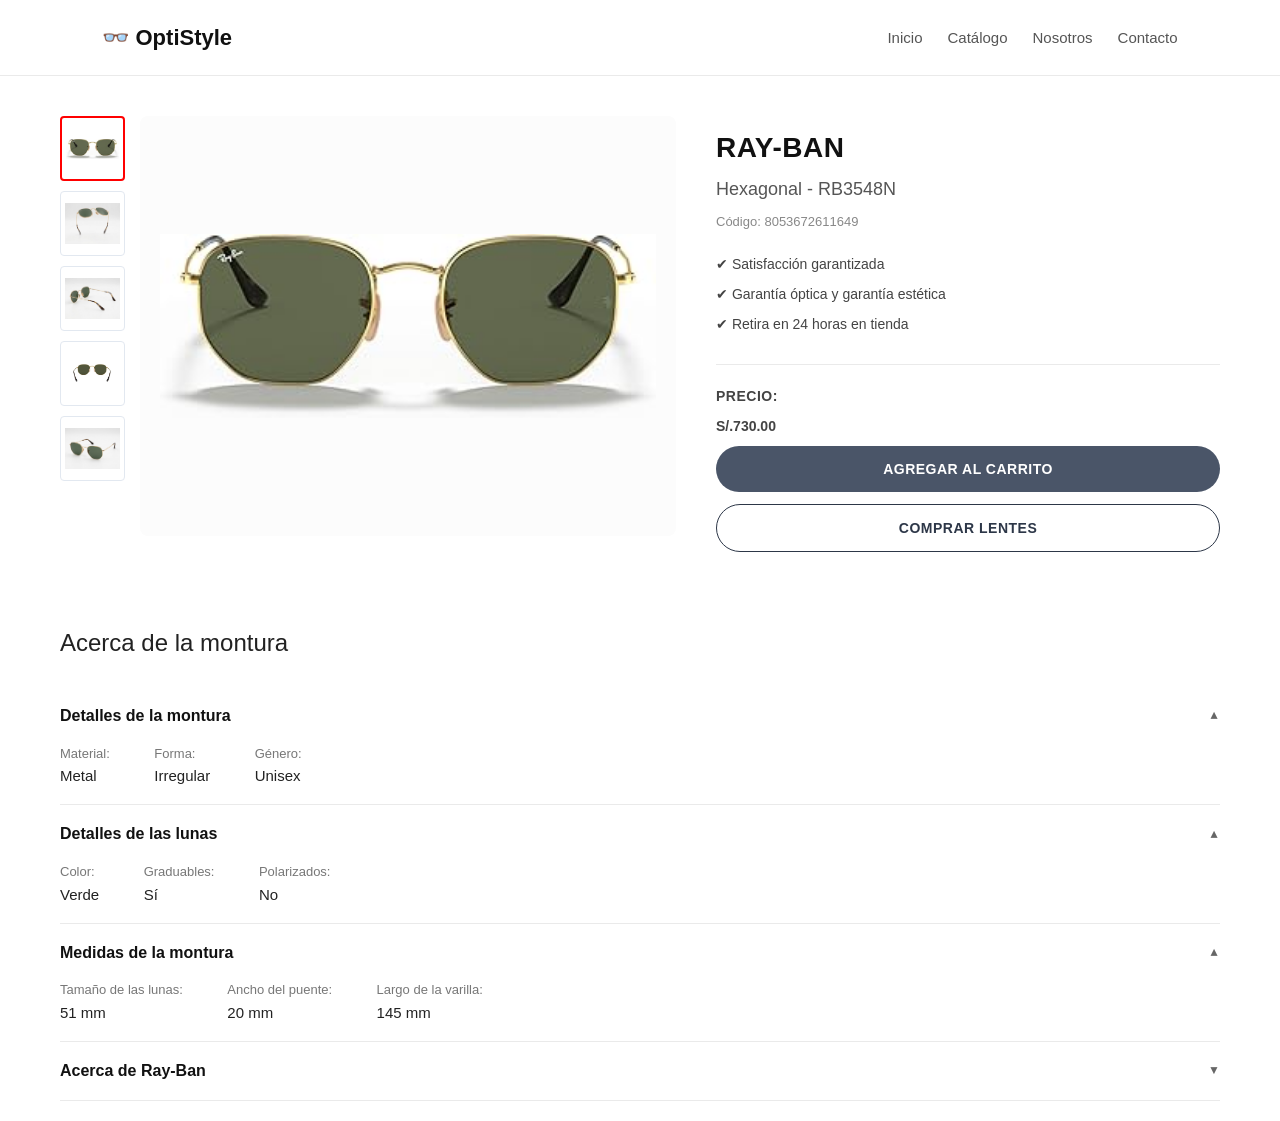
==== producto1.html @ 9a2444f6 "Add files via upload" ====
<!DOCTYPE html>
<html lang="es">
<head>
    <meta charset="UTF-8">
    <meta name="viewport" content="width=device-width, initial-scale=1.0">
    <title>Ray-Ban Hexagonal</title>
    <link rel="stylesheet" href="productos.css"> 
</head>

<body>
    <!-- Encabezado -->
    <header class="header">
        <div class="logo">&#x1F453 OptiStyle</div>
        <nav class="nav">
            <a href="#">Inicio</a>
            <a href="index.html">Catálogo</a>
            <a href="#">Nosotros</a>
            <a href="#">Contacto</a>
        </nav>    
    </header>

    <!-- Contenedor principal en 2 columnas -->
    <main class="producto">

        <!-- Columna 1: Galería de Imágenes -->
        <section class="imagen-producto">
            <div class="galeria-pure-css">
                <!-- Controles Radio -->
                <input type="radio" name="galeria" id="img-1" checked>
                <input type="radio" name="galeria" id="img-2">
                <input type="radio" name="galeria" id="img-3">
                <input type="radio" name="galeria" id="img-4">
                <input type="radio" name="galeria" id="img-5">

                <!-- Columna Lateral de Miniaturas -->
                <div class="miniaturas-laterales">
                    <label for="img-1" class="thumb thumb-1">
                        <img src="lentes1.jpg" alt="Vista 1">
                    </label>
                    <label for="img-2" class="thumb thumb-2">
                        <img src="lentes1arriba.jpg" alt="Vista 2">
                    </label>
                    <label for="img-3" class="thumb thumb-3">
                        <img src="lentes1derecha.jpg" alt="Vista 3">
                    </label>
                    <label for="img-4" class="thumb thumb-4">
                        <img src="lentes1diagonal.jpg" alt="Vista 4">
                    </label>
                    <label for="img-5" class="thumb thumb-5">
                        <img src="lentes1isquierda.jpg" alt="Vista 5">
                    </label>
                </div>

                <!-- Visor Principal con Zonas de Zoom -->
                <div class="contenedor-galeria-imagen">
                    <div class="contenedor-imagenes">
                        <!-- Cuadrícula 3x3 de celdas invisibles para capturar el mouse -->
                        <div class="zona z-1"></div>
                        <div class="zona z-2"></div>
                        <div class="zona z-3"></div>
                        <div class="zona z-4"></div>
                        <div class="zona z-5"></div>
                        <div class="zona z-6"></div>
                        <div class="zona z-7"></div>
                        <div class="zona z-8"></div>
                        <div class="zona z-9"></div>

                        <!-- Imágenes del producto -->
                        <img src="lentes1.jpg" class="foto foto-1" alt="Vista Perfil">
                        <img src="lentes1arriba.jpg" class="foto foto-2" alt="Vista Arriba">
                        <img src="lentes1derecha.jpg" class="foto foto-3" alt="Vista Derecha">
                        <img src="lentes1diagonal.jpg" class="foto foto-4" alt="Vista Diagonal">
                        <img src="lentes1isquierda.jpg" class="foto foto-5" alt="Vista Izquierda">
                    </div>
                </div>
            </div>
        </section>

        <!-- Columna 2: Información del Producto -->
        <section class="informacion">
            <h1>RAY-BAN</h1>
            <p class="modelo">Hexagonal - RB3548N</p>
            <p class="codigo">Código: 8053672611649</p>
            <p>&#10004; Satisfacción garantizada</p>
            <p>&#10004; Garantía óptica y garantía estética</p>
            <p>&#10004; Retira en 24 horas en tienda</p>
            <hr>
            <p class="precio-titulo">PRECIO:</p>
            <p class="precio">S/.730.00</p>
            <button class="Agregar-carrito">AGREGAR AL CARRITO</button>
            <button class="boton-comprar">COMPRAR LENTES</button>
        </section>

    </main>

    <!-- Sección Detalles -->
    <section class="detalles">
        <h2>Acerca de la montura</h2>
        
        <details open>
            <summary>Detalles de la montura</summary>
            <div class="datos">
                <span>Material:</span>
                <p>Metal</p>
            </div>
            <div>
                <span>Forma:</span>
                <p>Irregular</p>
            </div>
            <div>
                <span>Género:</span>
                <p>Unisex</p>
            </div>
        </details>

        <details open>
            <summary>Detalles de las lunas</summary>
            <div class="datos">
                <span>Color:</span>
                <p>Verde</p>
            </div>
            <div>
                <span>Graduables:</span>
                <p>Sí</p>
            </div>
            <div>
                <span>Polarizados:</span>
                <p>No</p>
            </div>
        </details>

        <details open>
            <summary>Medidas de la montura</summary>
            <div class="datos">
                <span>Tamaño de las lunas:</span>
                <p>51 mm</p>
            </div>
            <div>
                <span>Ancho del puente:</span>
                <p>20 mm</p>
            </div>
            <div>
                <span>Largo de la varilla:</span>
                <p>145 mm</p>
            </div>
        </details>

        <details>
            <summary>Acerca de Ray-Ban</summary>
            <p class="descripcion">
                Los lentes Ray-Ban son esenciales para quienes buscan estilo y calidad en
                un solo accesorio. Como referente en la historia de la moda, Ray-Ban
                ofrece diseños icónicos que nunca pasan de moda. En OptyStyle, puedes 
                comprar gafas de sol y lentes oftálmicos Ray-Ban con entrega rápida en
                pocos días. Descubre modelos populares como Aviator, Wayfarer y Clubmaster,
                disponibles con lentes de polarizados, espejados o degradados, y una amplia
                selección de monturas que se adaptan a todos los estilos.
            </p>
        </details>
    </section>
</body>
</html>
---- productos.css ----
/* ==========================================
   1. RESET Y ESTILOS GENERALES
   ========================================== */
* {
    margin: 0;
    padding: 0;
    box-sizing: border-box;
    font-family: -apple-system, BlinkMacSystemFont, "Segoe UI", Roboto, Helvetica, Arial, sans-serif;
}

body {
    background-color: #ffffff;
    color: #333333;
    line-height: 1.6;
}

/* ==========================================
   2. ENCABEZADO (HEADER & NAV)
   ========================================== */
.header {
    display: flex;
    justify-content: space-between;
    align-items: center;
    padding: 20px 8%;
    border-bottom: 1px solid #eaeaea;
    background-color: #ffffff;
}

.logo {
    font-size: 22px;
    font-weight: 700;
    color: #111111;
    display: flex;
    align-items: center;
    gap: 8px;
}

.nav {
    display: flex;
    gap: 25px;
}

.nav a {
    text-decoration: none;
    color: #555555;
    font-size: 15px;
    font-weight: 500;
    transition: color 0.2s ease;
}

.nav a:hover {
    color: #000000;
}

/* ==========================================
   3. SECCIÓN PRINCIPAL DE PRODUCTO EN 2 COLUMNAS
   ========================================== */
.producto {
    display: grid;
    grid-template-columns: 1.1fr 0.9fr;
    gap: 40px;
    max-width: 1200px;
    margin: 40px auto;
    padding: 0 20px;
    align-items: flex-start;
}

.imagen-producto {
    display: flex;
    justify-content: center;
    align-items: flex-start;
    width: 100%;
}

/* --- Galería de Miniaturas y Visor Principal --- */
.galeria-pure-css {
    display: flex;
    align-items: flex-start;
    gap: 15px;
    width: 100%;
}

/* Oculta los radios reales */
.galeria-pure-css input[type="radio"] {
    display: none;
}

/* Columna lateral con miniaturas (Thumbnails) */
.miniaturas-laterales {
    display: flex;
    flex-direction: column;
    gap: 10px;
}

.thumb {
    width: 65px;
    height: 65px;
    border: 1px solid #e2e8f0;
    border-radius: 4px;
    padding: 4px;
    background-color: #ffffff;
    cursor: pointer;
    display: flex;
    align-items: center;
    justify-content: center;
    transition: border-color 0.2s ease;
}

.thumb img {
    max-width: 100%;
    max-height: 100%;
    object-fit: contain;
}

.thumb:hover {
    border-color: #a0aec0;
}

/* Recuadro contenedor de la foto grande */
.contenedor-galeria-imagen {
    flex: 1;
    background-color: #fcfcfc;
    border-radius: 8px;
    padding: 20px;
    display: flex;
    justify-content: center;
    align-items: center;
}

/* --- CONTENEDOR DE IMÁGENES Y ZOOM POR CUADRÍCULA 3x3 --- */
.contenedor-imagenes {
    position: relative;
    width: 100%;
    height: 380px;
    display: grid;
    grid-template-columns: repeat(3, 1fr);
    grid-template-rows: repeat(3, 1fr);
    overflow: hidden;
    cursor: zoom-in;
}

/* Celdas invisibles que detectan el puntero */
.zona {
    z-index: 10;
    width: 100%;
    height: 100%;
}

.foto {
    position: absolute;
    top: 0;
    left: 0;
    width: 100%;
    height: 100%;
    object-fit: contain;
    opacity: 0;
    visibility: hidden;
    pointer-events: none; /* Permite interacción con las zonas invisibles */
    transform-origin: center center;
    transition: opacity 0.25s ease-in-out, transform 0.25s ease-out, transform-origin 0.2s ease-out;
}

/* Nivel de aumento al posar el mouse */
.contenedor-imagenes:hover .foto {
    transform: scale(2);
}

/* --- PUNTOS DE ORIGEN SEGÚN LA ZONA EXPLORADA --- */

/* Fila Superior */
.z-1:hover ~ .foto { transform-origin: top left; }
.z-2:hover ~ .foto { transform-origin: top center; }
.z-3:hover ~ .foto { transform-origin: top right; }

/* Fila Central */
.z-4:hover ~ .foto { transform-origin: center left; }
.z-5:hover ~ .foto { transform-origin: center center; }
.z-6:hover ~ .foto { transform-origin: center right; }

/* Fila Inferior */
.z-7:hover ~ .foto { transform-origin: bottom left; }
.z-8:hover ~ .foto { transform-origin: bottom center; }
.z-9:hover ~ .foto { transform-origin: bottom right; }

/* --- LÓGICA DE SELECCIÓN CON CSS (:checked y selector ~) --- */

/* Borde rojo en la miniatura activa */
#img-1:checked ~ .miniaturas-laterales .thumb-1,
#img-2:checked ~ .miniaturas-laterales .thumb-2,
#img-3:checked ~ .miniaturas-laterales .thumb-3,
#img-4:checked ~ .miniaturas-laterales .thumb-4,
#img-5:checked ~ .miniaturas-laterales .thumb-5 {
    border: 2px solid #ff0000;
}

/* Visibilidad de la foto seleccionada */
#img-1:checked ~ .contenedor-galeria-imagen .foto-1,
#img-2:checked ~ .contenedor-galeria-imagen .foto-2,
#img-3:checked ~ .contenedor-galeria-imagen .foto-3,
#img-4:checked ~ .contenedor-galeria-imagen .foto-4,
#img-5:checked ~ .contenedor-galeria-imagen .foto-5 {
    opacity: 1;
    visibility: visible;
}

/* ==========================================
   4. INFORMACIÓN DEL PRODUCTO
   ========================================== */
.informacion {
    display: flex;
    flex-direction: column;
    padding-top: 10px;
}

.informacion h1 {
    font-size: 28px;
    font-weight: 800;
    letter-spacing: 0.5px;
    color: #111111;
}

.informacion .modelo {
    font-size: 18px;
    color: #555555;
    margin-top: 4px;
}

.informacion .codigo {
    font-size: 13px;
    color: #888888;
    margin-bottom: 20px;
}

.informacion p {
    font-size: 14px;
    color: #444444;
    margin-bottom: 8px;
    display: flex;
    align-items: center;
    gap: 8px;
}

.informacion hr {
    border: 0;
    border-top: 1px solid #eaeaea;
    margin: 20px 0;
}

.precio-titulo {
    font-size: 12px;
    font-weight: 700;
    color: #777777;
    letter-spacing: 0.5px;
}

.precio {
    font-size: 32px;
    font-weight: 700;
    color: #111111;
    margin-bottom: 25px;
}

.Agregar-carrito,
.boton-comprar {
    width: 100%;
    padding: 15px;
    font-size: 14px;
    font-weight: 700;
    letter-spacing: 0.5px;
    border-radius: 25px;
    cursor: pointer;
    transition: all 0.2s ease;
    margin-bottom: 12px;
}

.Agregar-carrito {
    background-color: #4a5568;
    color: #ffffff;
    border: none;
}

.Agregar-carrito:hover {
    background-color: #2d3748;
}

.boton-comprar {
    background-color: transparent;
    color: #2d3748;
    border: 1.5px solid #2d3748;
}

.boton-comprar:hover {
    background-color: #f7fafc;
}

/* ==========================================
   5. SECCIÓN DE DETALLES Y ACORDEONES
   ========================================== */
.detalles {
    max-width: 1200px;
    margin: 60px auto 20px auto;
    padding: 0 20px;
}

.detalles h2 {
    font-size: 24px;
    font-weight: 400;
    margin-bottom: 25px;
    color: #222222;
}

details {
    border-bottom: 1px solid #eaeaea;
    padding: 16px 0;
    max-width: 1200px;
    margin: 0 auto;
}

.detalles details {
    max-width: 100%;
}

summary {
    font-weight: 600;
    font-size: 16px;
    cursor: pointer;
    list-style: none;
    display: flex;
    justify-content: space-between;
    align-items: center;
    color: #111111;
}

summary::-webkit-details-marker {
    display: none;
}

summary::after {
    content: '▼';
    font-size: 12px;
    color: #666666;
    transition: transform 0.2s ease;
}

details[open] summary::after {
    transform: rotate(180deg);
}

details div {
    display: inline-block;
    margin-top: 15px;
    margin-right: 40px;
    vertical-align: top;
}

details div span {
    font-size: 13px;
    color: #777777;
    display: block;
}

details div p {
    font-size: 15px;
    font-weight: 500;
    color: #222222;
}

p.descripcion {
    padding-top: 15px;
    font-size: 14px;
    color: #555555;
    line-height: 1.8;
}

/* ==========================================
   6. DISEÑO RESPONSIVO (MÓVILES Y TABLETS)
   ========================================== */
@media (max-width: 768px) {
    .header {
        flex-direction: column;
        gap: 15px;
    }

    .producto {
        grid-template-columns: 1fr;
        gap: 30px;
        margin: 20px auto;
    }

    .galeria-pure-css {
        flex-direction: column-reverse;
    }

    .miniaturas-laterales {
        flex-direction: row;
        justify-content: center;
    }

    .contenedor-imagenes {
        height: 250px;
    }

    details div {
        display: block;
        margin-right: 0;
        margin-bottom: 10px;
    }
}
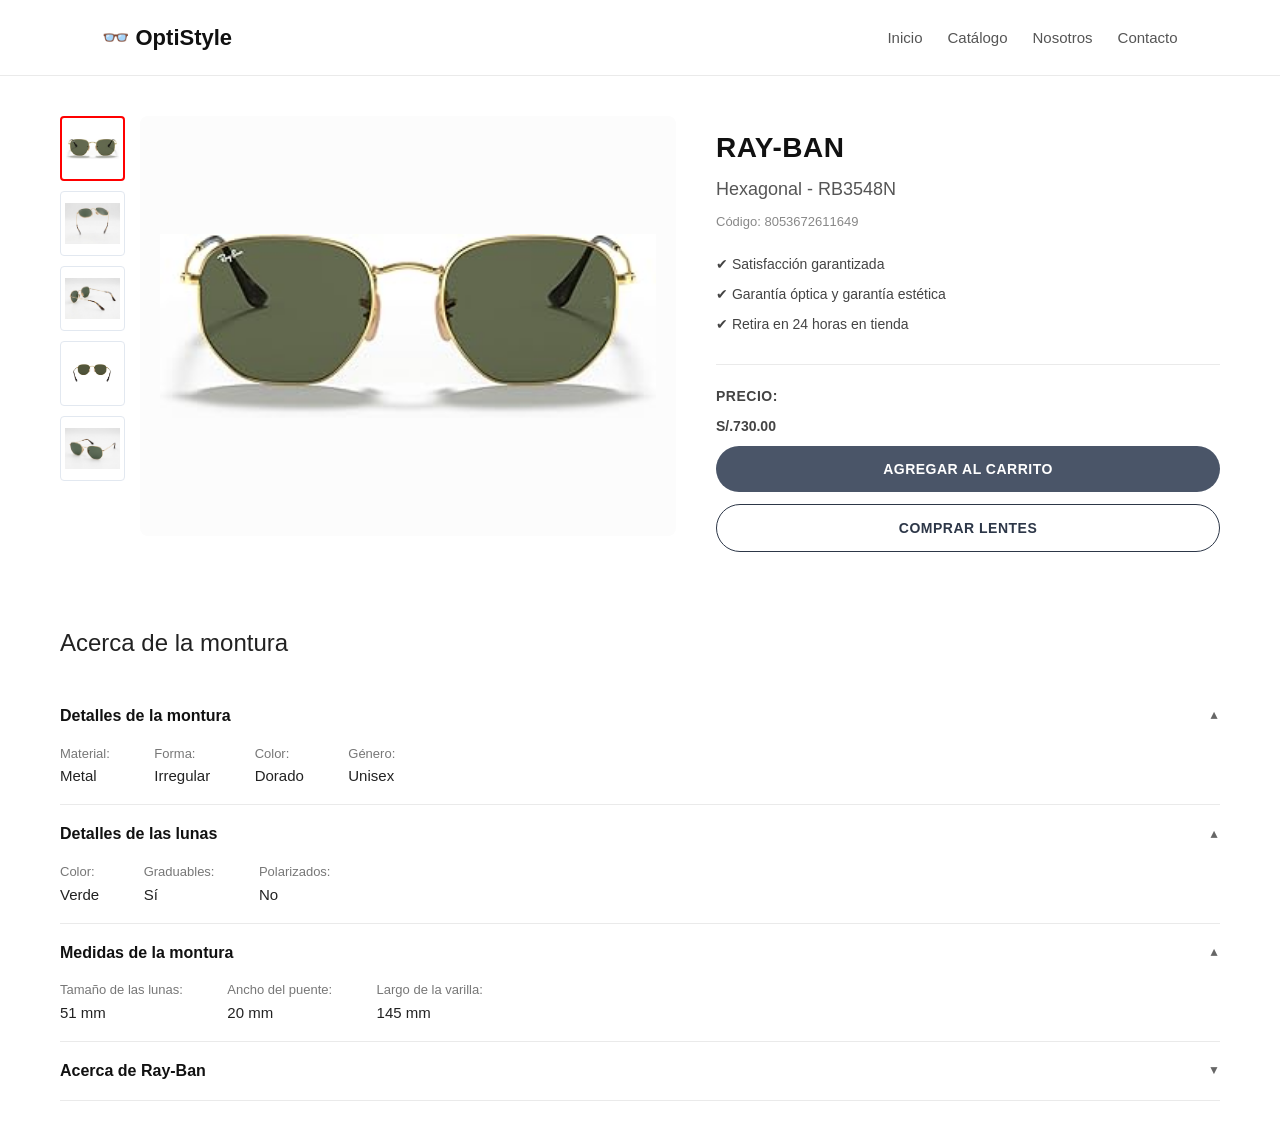
==== commit c93ced99: "Fix HTML structure and add missing tags" ====
--- a/producto1.html
+++ b/producto1.html
@@ -108,6 +108,10 @@
                 <p>Irregular</p>
             </div>
             <div>
+                <span>Color:</span>
+                <p>Dorado</p>
+            </div>
+            <div>
                 <span>Género:</span>
                 <p>Unisex</p>
             </div>
@@ -159,4 +163,4 @@
         </details>
     </section>
 </body>
-</html>+</html>
